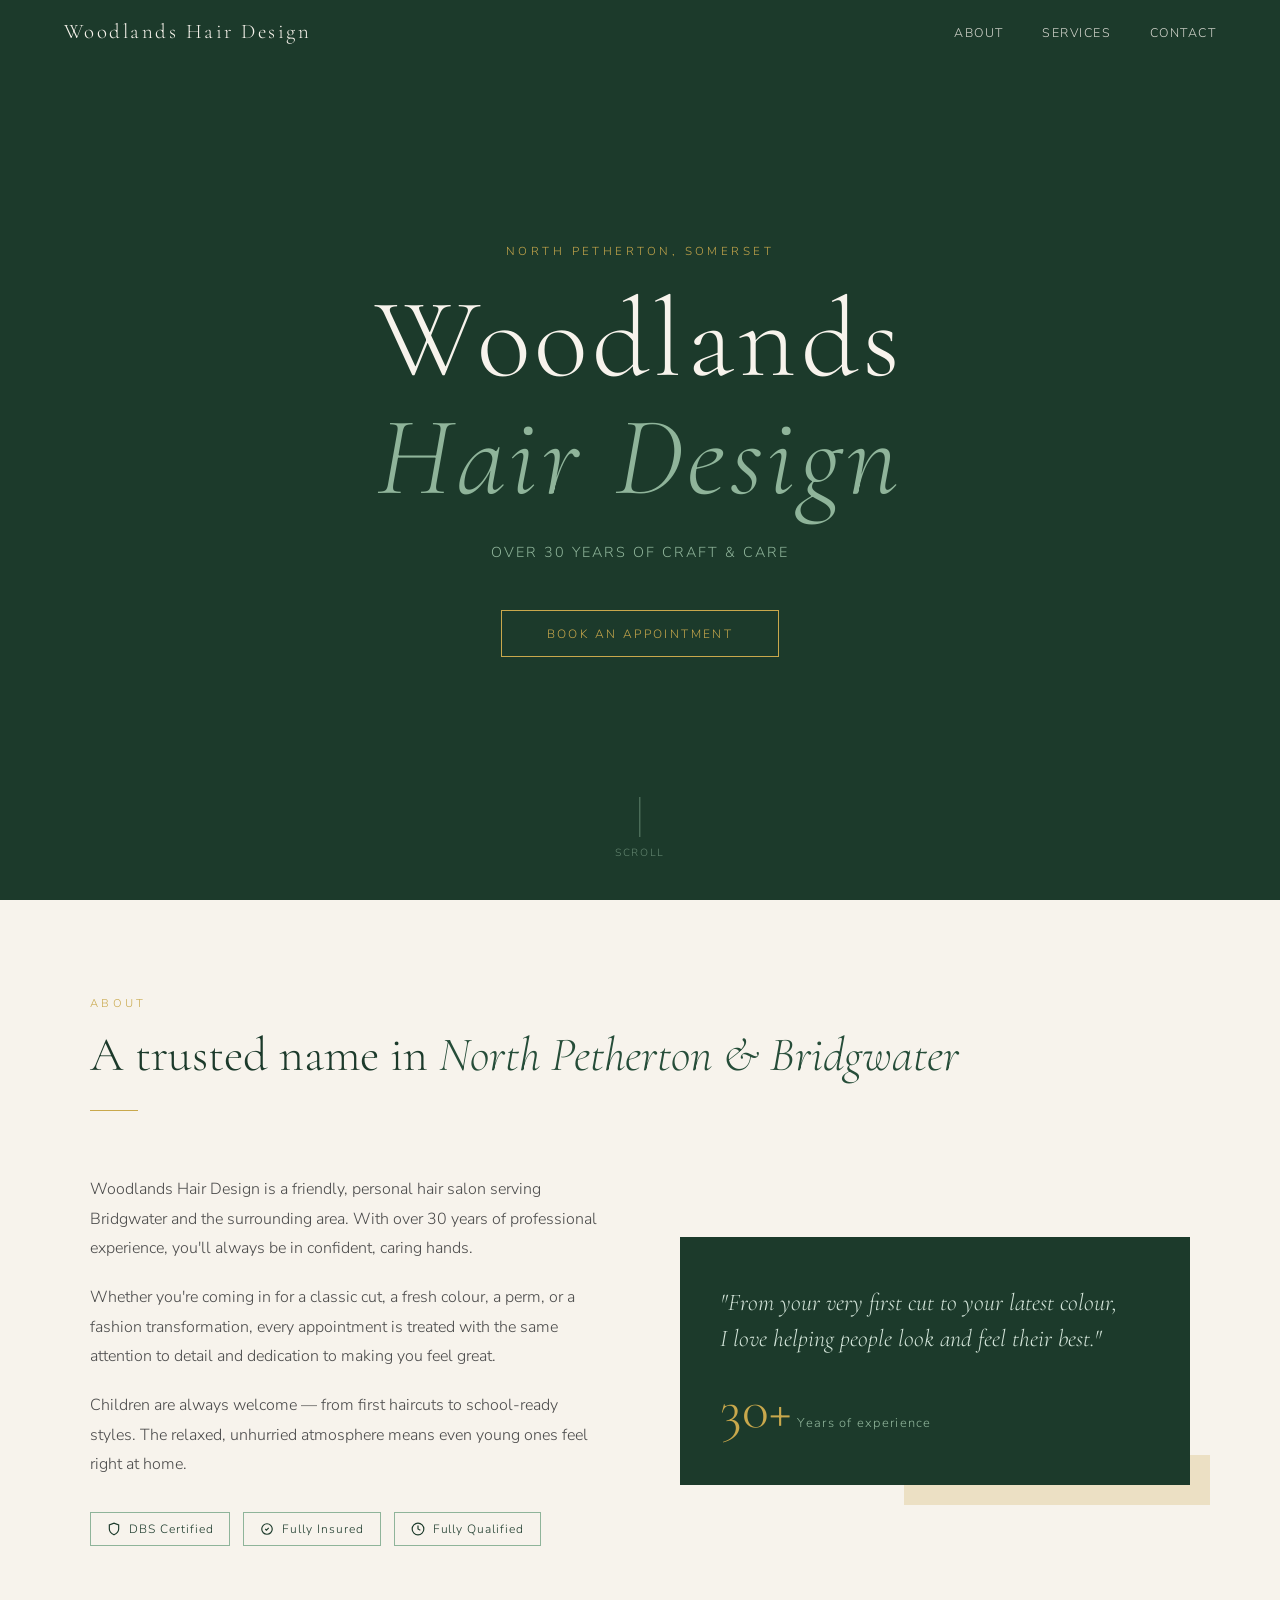
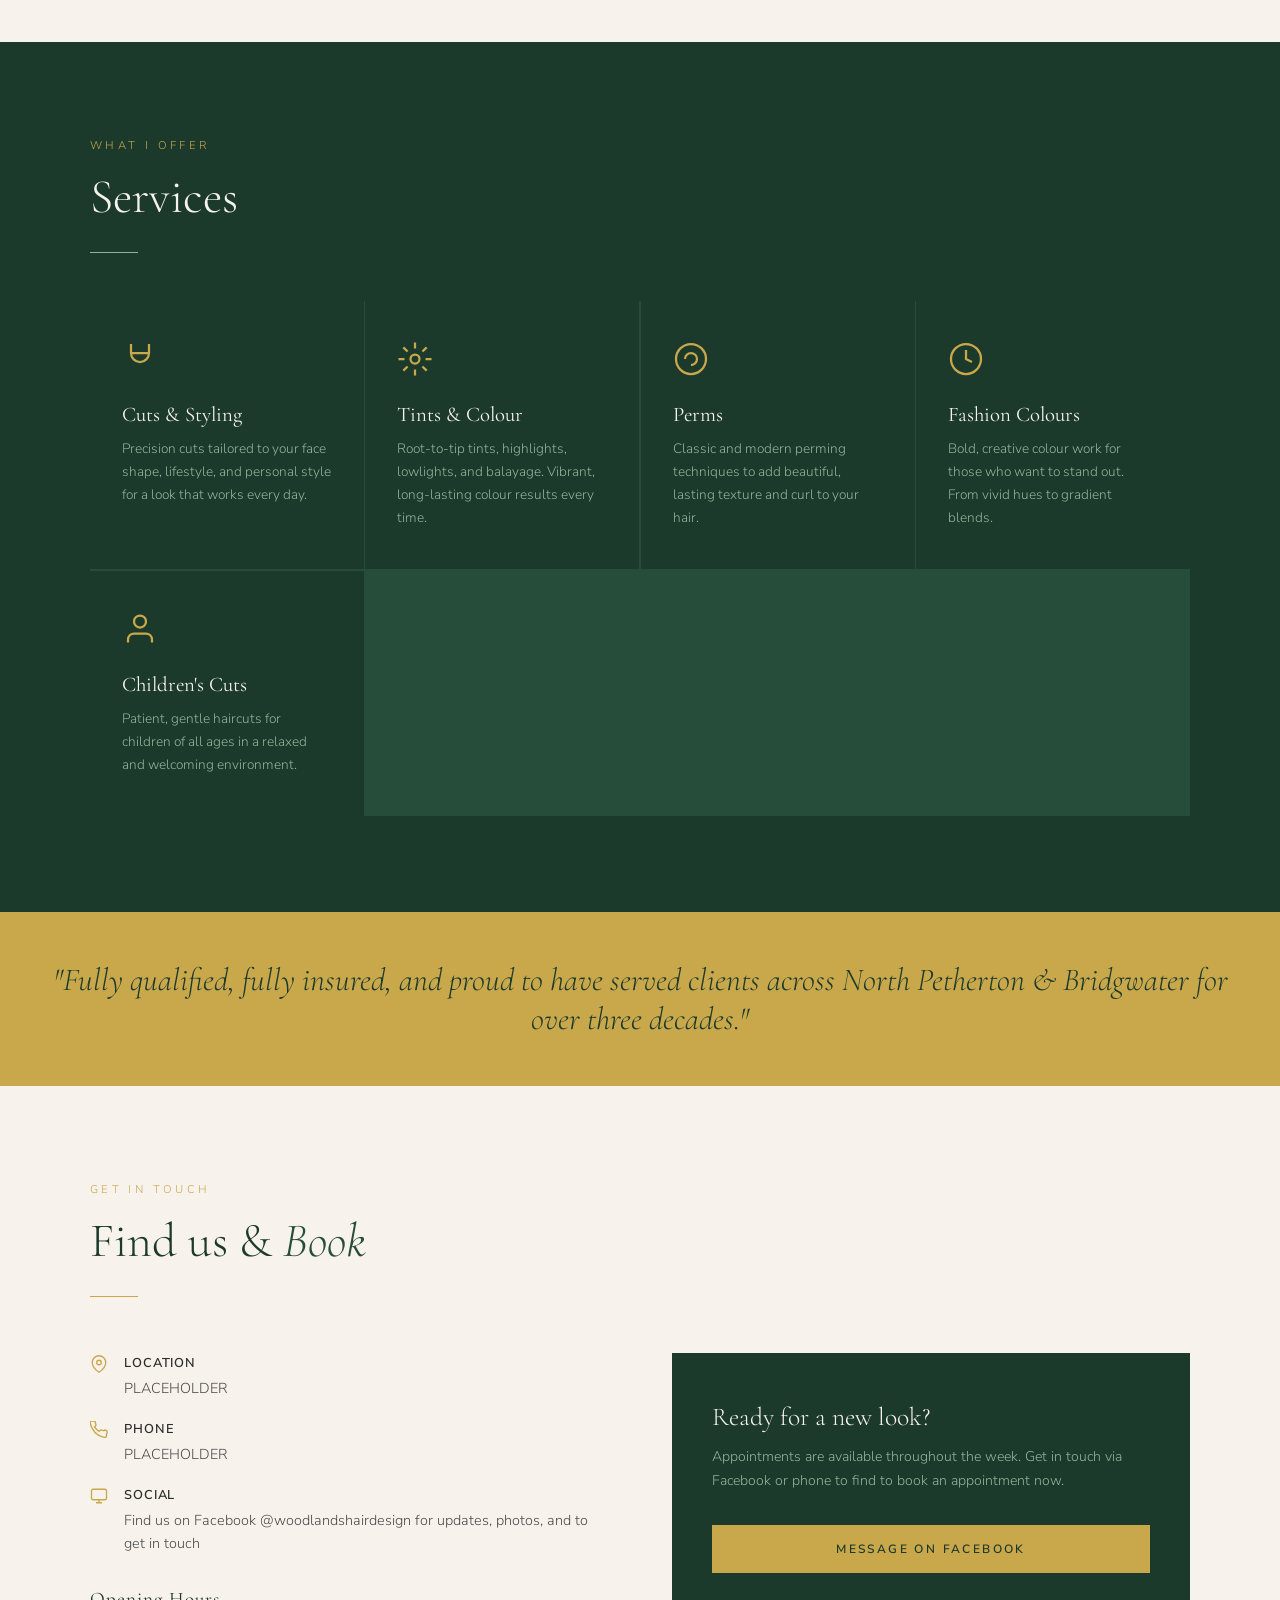
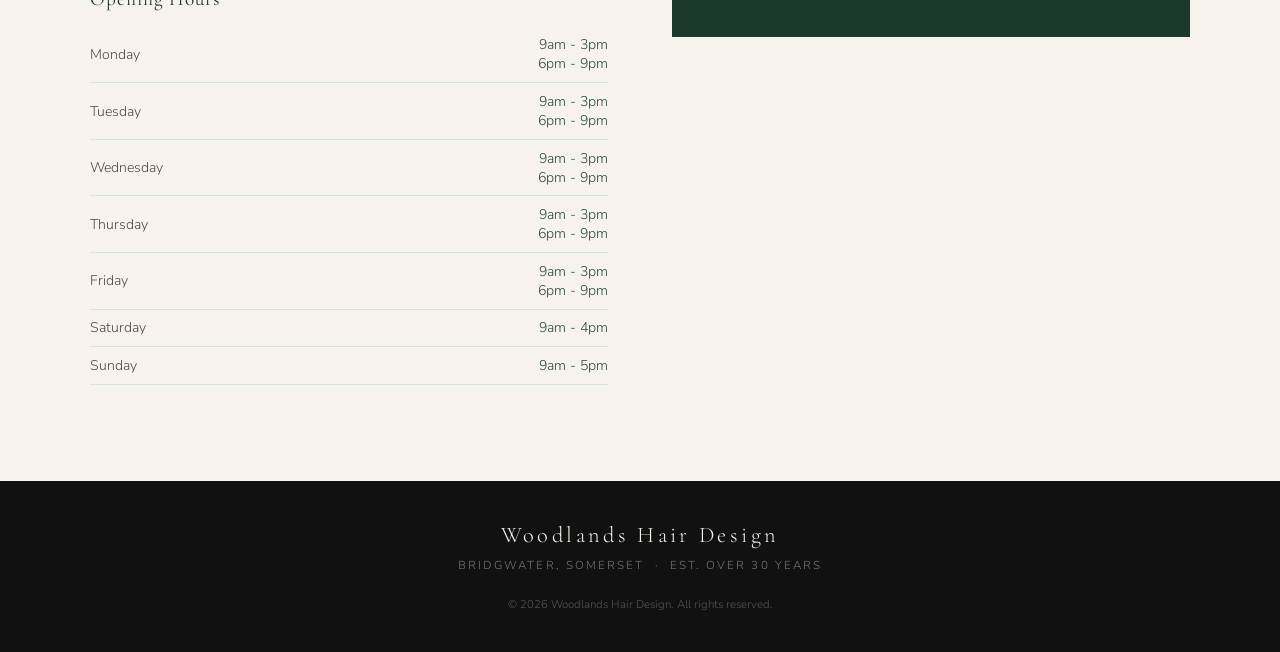
==== index.html @ 4f00732b "Initial Commit" ====
<!DOCTYPE html>
<html lang="en">

<head>
    <meta charset="UTF-8" />
    <meta name="viewport" content="width=device-width, initial-scale=1.0" />
    <title>Woodlands Hair Design</title>
    <link rel="preconnect" href="https://fonts.googleapis.com" />
    <link
        href="https://fonts.googleapis.com/css2?family=Cormorant+Garamond:ital,wght@0,300;0,400;0,600;1,300;1,400&family=Nunito+Sans:wght@300;400;600&display=swap"
        rel="stylesheet" />
    <link rel="stylesheet" href="css/styles.css">
</head>

<body>

    <!-- NAV -->
    <nav id="navbar">
        <a class="nav-logo" href="#">Woodlands Hair Design</a>
        <ul class="nav-links">
            <li><a href="#about">About</a></li>
            <li><a href="#services">Services</a></li>
            <li><a href="#contact">Contact</a></li>
        </ul>
    </nav>

    <!-- HERO -->
    <section class="hero" id="home">
        <div class="hero-inner">
            <p class="hero-eyebrow">North Petherton, Somerset</p>
            <h1 class="hero-title">Woodlands
                <br>
                <em>
                    Hair Design
                </em>
            </h1>

            <p class="hero-sub">Over 30 years of craft &amp; care</p>
            <a href="#contact" class="hero-cta">Book an Appointment</a>
        </div>

        <div class="scroll-indicator" aria-hidden="true">
            <div class="scroll-line"></div>
            <span>Scroll</span>
        </div>
    </section>

    <!-- ABOUT -->
    <section id="about">
        <div class="container">
            <p class="section-label">About</p>
            <h2 class="section-title">A trusted name in
                <em>
                    North Petherton &amp; Bridgwater
                </em>
            </h2>
            
            <div class="divider"></div>
            <div class="about-grid">
                <div class="about-text">
                    <p>
                        Woodlands Hair Design is a friendly,
                        personal hair salon serving Bridgwater
                        and the surrounding area. With over
                        30 years of professional experience,
                        you'll always be in confident, caring hands.
                    </p>
                    
                    <p>
                        Whether you're coming in for a classic cut,
                        a fresh colour, a perm, or a fashion
                        transformation, every appointment is treated
                        with the same attention to detail and dedication
                        to making you feel great.
                    </p>

                    <p>
                        Children are always welcome — from first haircuts
                        to school-ready styles. The relaxed, unhurried
                        atmosphere means even young ones feel right at home.
                    </p>

                    <div class="badges">
                        <div class="badge">
                            <svg width="14" height="14" viewBox="0 0 24 24" fill="none" stroke="currentColor"
                                stroke-width="2">
                                <path d="M12 22s8-4 8-10V5l-8-3-8 3v7c0 6 8 10 8 10z" />
                            </svg>
                            DBS Certified
                        </div>

                        <div class="badge">
                            <svg width="14" height="14" viewBox="0 0 24 24" fill="none" stroke="currentColor"
                                stroke-width="2">
                                <path d="M9 12l2 2 4-4m6 2a9 9 0 11-18 0 9 9 0 0118 0z" />
                            </svg>
                            Fully Insured
                        </div>

                        <div class="badge">
                            <svg width="14" height="14" viewBox="0 0 24 24" fill="none" stroke="currentColor"
                                stroke-width="2">
                                <circle cx="12" cy="12" r="10" />
                                <path d="M12 6v6l4 2" />
                            </svg>
                            Fully Qualified
                        </div>
                    </div>
                </div>
                <div class="about-visual">
                    <div class="about-card">
                        <p class="about-card-quote">
                            "From your very first cut
                            to your latest colour,
                            <br>
                            I love helping people look
                            and feel their best."
                        </p>

                        <div class="about-card-stat">
                            <span class="stat-num">30+</span>
                            <span class="stat-label">Years of experience</span>
                        </div>
                    </div>
                    <div class="accent-block"></div>
                </div>
            </div>
        </div>
    </section>

    <!-- SERVICES -->
    <section id="services" class="services-section">
        <div class="container">
            <p class="section-label">What I Offer</p>
            <h2 class="section-title">Services</h2>
            <div class="divider"></div>
            <div class="services-grid">
                <div class="service-card">
                    <svg class="service-icon" viewBox="0 0 24 24" fill="none" stroke="currentColor" stroke-width="1.5"
                        xmlns="http://www.w3.org/2000/svg">
                        <path d="M6 2v6a6 6 0 0012 0V2M6 8h12" />
                    </svg>
                    <p class="service-name">Cuts &amp; Styling</p>
                    <p class="service-desc">
                        Precision cuts tailored to your
                        face shape, lifestyle, and personal
                        style for a look that works every day.
                    </p>
                </div>
                <div class="service-card">
                    <svg class="service-icon" viewBox="0 0 24 24" fill="none" stroke="currentColor" stroke-width="1.5">
                        <circle cx="12" cy="12" r="3" />
                        <path
                            d="M12 1v4M12 19v4M4.22 4.22l2.83 2.83M16.95 16.95l2.83 2.83M1 12h4M19 12h4M4.22 19.78l2.83-2.83M16.95 7.05l2.83-2.83" />
                    </svg>
                    <p class="service-name">Tints &amp; Colour</p>
                    <p class="service-desc">
                        Root-to-tip tints, highlights,
                        lowlights, and balayage. Vibrant,
                        long-lasting colour results every time.
                    </p>
                </div>
                <div class="service-card">
                    <svg class="service-icon" viewBox="0 0 24 24" fill="none" stroke="currentColor" stroke-width="1.5">
                        <path d="M12 22C6.48 22 2 17.52 2 12S6.48 2 12 2s10 4.48 10 10-4.48 10-10 10z" />
                        <path d="M8 12c0-2.21 1.79-4 4-4s4 1.79 4 4-1.79 4-4 4" />
                    </svg>
                    <p class="service-name">Perms</p>
                    <p class="service-desc">
                        Classic and modern perming techniques
                        to add beautiful, lasting texture and
                        curl to your hair.
                    </p>
                </div>
                <div class="service-card">
                    <svg class="service-icon" viewBox="0 0 24 24" fill="none" stroke="currentColor" stroke-width="1.5">
                        <path d="M12 2C6.5 2 2 6.5 2 12s4.5 10 10 10 10-4.5 10-10S17.5 2 12 2z" />
                        <path d="M12 6v6l4 2" />
                    </svg>
                    <p class="service-name">Fashion Colours</p>
                    <p class="service-desc">
                        Bold, creative colour work for
                        those who want to stand out.
                        From vivid hues to gradient blends.
                    </p>
                </div>
                <div class="service-card">
                    <svg class="service-icon" viewBox="0 0 24 24" fill="none" stroke="currentColor" stroke-width="1.5">
                        <path d="M20 21v-2a4 4 0 00-4-4H8a4 4 0 00-4 4v2" />
                        <circle cx="12" cy="7" r="4" />
                    </svg>
                    <p class="service-name">Children's Cuts</p>
                    <p class="service-desc">
                        Patient, gentle haircuts for children of all
                        ages in a relaxed and welcoming environment.
                    </p>
                </div>
            </div>
        </div>
    </section>

    <!-- EXPERIENCE STRIP -->
    <div class="experience-strip">
        <p>
            "Fully qualified, fully insured, and proud
            to have served clients across North Petherton
            &amp; Bridgwater for over three decades."
        </p>
    </div>

    <!-- CONTACT -->
    <section id="contact">
        <div class="container">
            <p class="section-label">Get in Touch</p>
            <h2 class="section-title">Find us &amp;
                <em>Book</em>
            </h2>
            <div class="divider"></div>
            <div class="contact-grid">
                <div class="contact-info">
                    <div class="contact-item">
                        <svg width="18" height="18" viewBox="0 0 24 24" fill="none" stroke="currentColor"
                            stroke-width="1.8">
                            <path d="M21 10c0 7-9 13-9 13s-9-6-9-13a9 9 0 0118 0z" />
                            <circle cx="12" cy="10" r="3" />
                        </svg>
                        <div class="contact-item-text">
                            <strong>Location</strong>
                            PLACEHOLDER
                        </div>
                    </div>
                    <div class="contact-item">
                        <svg width="18" height="18" viewBox="0 0 24 24" fill="none" stroke="currentColor"
                            stroke-width="1.8">
                            <path
                                d="M22 16.92v3a2 2 0 01-2.18 2 19.79 19.79 0 01-8.63-3.07A19.5 19.5 0 013.07 9.81 19.79 19.79 0 01.12 1.17 2 2 0 012.11 0h3a2 2 0 012 1.72 12.84 12.84 0 00.7 2.81 2 2 0 01-.45 2.11L6.09 7.91a16 16 0 006 6l1.27-1.27a2 2 0 012.11-.45 12.84 12.84 0 002.81.7A2 2 0 0122 16.92z" />
                        </svg>
                        <div class="contact-item-text">
                            <strong>Phone</strong>
                            PLACEHOLDER
                        </div>
                    </div>
                    <div class="contact-item">
                        <svg width="18" height="18" viewBox="0 0 24 24" fill="none" stroke="currentColor"
                            stroke-width="1.8">
                            <rect x="2" y="3" width="20" height="14" rx="2" ry="2" />
                            <path d="M8 21h8M12 17v4" />
                        </svg>
                        <div class="contact-item-text">
                            <strong>Social</strong>
                            Find us on Facebook @woodlandshairdesign
                            for updates, photos, and to get in touch
                        </div>
                    </div>

                    <h3 style="margin-top: 2rem;">Opening Hours</h3>
                    <table class="hours-table">
                        <tr>
                            <td>Monday</td>
                            <td>
                                9am - 3pm
                                <br>
                                6pm - 9pm
                            </td>
                        </tr>
                        <tr>
                            <td>Tuesday</td>
                            <td>
                                9am - 3pm
                                <br>
                                6pm - 9pm
                            </td>
                        </tr>
                        <tr>
                            <td>Wednesday</td>
                            <td>
                                9am - 3pm
                                <br>
                                6pm - 9pm
                            </td>
                        </tr>
                        <tr>
                            <td>Thursday</td>
                            <td>
                                9am - 3pm
                                <br>
                                6pm - 9pm
                            </td>
                        </tr>
                        <tr>
                            <td>Friday</td>
                            <td>
                                9am - 3pm
                                <br>
                                6pm - 9pm
                            </td>
                        </tr>
                        <tr>
                            <td>Saturday</td>
                            <td>
                                9am - 4pm
                            </td>
                        </tr>
                        <tr>
                            <td>Sunday</td>
                            <td>
                                9am - 5pm
                            </td>
                        </tr>
                    </table>
                </div>

                <div class="booking-panel">
                    <h3>Ready for a new look?</h3>
                    <p>
                        Appointments are available throughout
                        the week. Get in touch via Facebook or
                        phone to find to book an appointment now.
                    </p>

                    <a href="https://www.facebook.com/woodlandshairdesign/" target="_blank" rel="noopener"
                        class="booking-cta">Message on Facebook</a>
                    <!-- <a href="https://www.facebook.com/woodlandshairdesign/" target="_blank" rel="noopener"
                        class="booking-fb">
                        <svg width="16" height="16" viewBox="0 0 24 24" fill="currentColor">
                            <path d="M18 2h-3a5 5 0 00-5 5v3H7v4h3v8h4v-8h3l1-4h-4V7a1 1 0 011-1h3z" />
                        </svg>
                        View Our Facebook Page
                    </a> -->
                </div>
            </div>
        </div>
    </section>

    <!-- FOOTER -->
    <footer>
        <p class="footer-logo">Woodlands Hair Design</p>
        <p class="footer-tagline">Bridgwater, Somerset &nbsp;·&nbsp; Est. over 30 years</p>
        <p class="footer-copy">&copy; 2026 Woodlands Hair Design. All rights reserved.</p>
    </footer>

    <script src="js/script.js"></script>
</body>

</html>
---- css/styles.css ----
*,
*::before,
*::after {
    box-sizing: border-box;
    margin: 0;
    padding: 0;
}

:root {
    --forest: #1C3A2B;
    --forest-mid: #264d39;
    --ivory: #F7F3EC;
    --gold: #C9A84C;
    --sage: #8FB49A;
    --charcoal: #2C2C2C;
    --light-sage: #d4e5da;
}

html {
    scroll-behavior: smooth;
}

body {
    font-family: 'Nunito Sans', sans-serif;
    font-weight: 300;
    background: var(--ivory);
    color: var(--charcoal);
    overflow-x: hidden;
}

/* ── NAV ── */
nav {
    position: fixed;
    top: 0;
    left: 0;
    right: 0;
    z-index: 100;
    display: flex;
    align-items: center;
    justify-content: space-between;
    padding: 1.2rem 4rem;
    background: transparent;
    transition: background 0.4s, padding 0.4s;
}

nav.scrolled {
    background: var(--forest);
    padding: 0.8rem 4rem;
}

.nav-logo {
    font-family: 'Cormorant Garamond', serif;
    font-weight: 300;
    font-size: 1.3rem;
    letter-spacing: 0.12em;
    color: var(--ivory);
    text-decoration: none;
}

.nav-links {
    display: flex;
    gap: 2.4rem;
    list-style: none;
}

.nav-links a {
    font-size: 0.78rem;
    letter-spacing: 0.12em;
    text-transform: uppercase;
    color: var(--ivory);
    text-decoration: none;
    opacity: 0.85;
    transition: opacity 0.2s;
}

.nav-links a:hover {
    opacity: 1;
}

/* ── HERO ── */
.hero {
    position: relative;
    height: 100vh;
    min-height: 600px;
    background: var(--forest);
    display: flex;
    align-items: center;
    justify-content: center;
    overflow: hidden;
}


.hero-inner {
    position: relative;
    z-index: 2;
    text-align: center;
    padding: 2rem;
}

.hero-eyebrow {
    font-size: 0.72rem;
    letter-spacing: 0.3em;
    text-transform: uppercase;
    color: var(--gold);
    margin-bottom: 1.4rem;
}

.hero-title {
    font-family: 'Cormorant Garamond', serif;
    font-weight: 300;
    font-size: clamp(3.5rem, 9vw, 7rem);
    line-height: 1.05;
    color: var(--ivory);
    letter-spacing: 0.04em;
}

.hero-title em {
    font-style: italic;
    color: var(--sage);
}

.hero-sub {
    margin-top: 1.6rem;
    font-size: 0.9rem;
    letter-spacing: 0.14em;
    text-transform: uppercase;
    color: var(--sage);
}

.hero-cta {
    margin-top: 3rem;
    display: inline-block;
    padding: 0.9rem 2.8rem;
    border: 1px solid var(--gold);
    color: var(--gold);
    font-size: 0.75rem;
    letter-spacing: 0.2em;
    text-transform: uppercase;
    text-decoration: none;
    transition: background 0.3s, color 0.3s;
}

.hero-cta:hover {
    background: var(--gold);
    color: var(--forest);
}

.scroll-indicator {
    position: absolute;
    bottom: 2.5rem;
    left: 50%;
    transform: translateX(-50%);
    display: flex;
    flex-direction: column;
    align-items: center;
    gap: 0.5rem;
    color: var(--sage);
    opacity: 0.6;
    font-size: 0.65rem;
    letter-spacing: 0.15em;
    text-transform: uppercase;
}

.scroll-line {
    width: 1px;
    height: 40px;
    background: var(--sage);
    animation: scrollPulse 2s ease-in-out infinite;
}

@keyframes scrollPulse {

    0%,
    100% {
        opacity: 0.3;
        transform: scaleY(1);
    }

    50% {
        opacity: 1;
        transform: scaleY(1.2);
    }
}

/* ── SECTIONS ── */
section {
    padding: 6rem 2rem;
}

.container {
    max-width: 1100px;
    margin: 0 auto;
}

.section-label {
    font-size: 0.7rem;
    letter-spacing: 0.3em;
    text-transform: uppercase;
    color: var(--gold);
    margin-bottom: 1rem;
}

.section-title {
    font-family: 'Cormorant Garamond', serif;
    font-weight: 300;
    font-size: clamp(2rem, 4vw, 3rem);
    color: var(--forest);
    line-height: 1.2;
}

.section-title em {
    font-style: italic;
    color: var(--forest-mid);
}

.divider {
    width: 48px;
    height: 1px;
    background: var(--gold);
    margin: 1.6rem 0;
}

/* ── ABOUT ── */
.about-grid {
    display: grid;
    grid-template-columns: 1fr 1fr;
    gap: 5rem;
    align-items: center;
    margin-top: 4rem;
}

.about-text p {
    font-size: 1rem;
    line-height: 1.85;
    color: #4a4a4a;
    margin-bottom: 1.2rem;
}

.badges {
    display: flex;
    flex-wrap: wrap;
    gap: 0.8rem;
    margin-top: 2rem;
}

.badge {
    display: flex;
    align-items: center;
    gap: 0.5rem;
    padding: 0.5rem 1rem;
    border: 1px solid var(--sage);
    font-size: 0.75rem;
    letter-spacing: 0.08em;
    color: var(--forest);
}

.badge svg {
    flex-shrink: 0;
}

.about-visual {
    position: relative;
}

.about-card {
    background: var(--forest);
    padding: 3rem 2.5rem;
    color: var(--ivory);
}

.about-card-quote {
    font-family: 'Cormorant Garamond', serif;
    font-size: 1.5rem;
    font-weight: 300;
    font-style: italic;
    line-height: 1.5;
    margin-bottom: 1.5rem;
    color: var(--light-sage);
}

.about-card-stat {
    display: flex;
    align-items: baseline;
    gap: 0.4rem;
    margin-top: 1.5rem;
}

.stat-num {
    font-family: 'Cormorant Garamond', serif;
    font-size: 3.5rem;
    font-weight: 300;
    color: var(--gold);
    line-height: 1;
}

.stat-label {
    font-size: 0.8rem;
    letter-spacing: 0.1em;
    color: var(--sage);
}

.accent-block {
    position: absolute;
    bottom: -20px;
    right: -20px;
    width: 60%;
    height: 50px;
    background: var(--gold);
    opacity: 0.25;
    z-index: -1;
}

/* ── SERVICES ── */
.services-section {
    background: var(--forest);
}

.services-section .section-title {
    color: var(--ivory);
}

.services-section .section-label {
    color: var(--gold);
}

.services-section .divider {
    background: var(--sage);
}

.services-grid {
    display: grid;
    grid-template-columns: repeat(auto-fit, minmax(220px, 1fr));
    gap: 1.5px;
    margin-top: 3rem;
    background: var(--forest-mid);
}

.service-card {
    background: var(--forest);
    padding: 2.5rem 2rem;
    transition: background 0.3s;
    cursor: default;
}

.service-card:hover {
    background: var(--forest-mid);
}

.service-icon {
    width: 36px;
    height: 36px;
    margin-bottom: 1.2rem;
    color: var(--gold);
}

.service-name {
    font-family: 'Cormorant Garamond', serif;
    font-size: 1.3rem;
    font-weight: 400;
    color: var(--ivory);
    margin-bottom: 0.6rem;
}

.service-desc {
    font-size: 0.85rem;
    line-height: 1.7;
    color: var(--sage);
}

/* ── EXPERIENCE BAR ── */
.experience-strip {
    background: var(--gold);
    padding: 3rem 2rem;
    text-align: center;
}

.experience-strip p {
    font-family: 'Cormorant Garamond', serif;
    font-size: clamp(1.3rem, 3vw, 2rem);
    font-weight: 300;
    font-style: italic;
    color: var(--forest);
}

/* ── CONTACT ── */
.contact-grid {
    display: grid;
    grid-template-columns: 1fr 1fr;
    gap: 4rem;
    margin-top: 3.5rem;
    align-items: start;
}

.contact-info h3 {
    font-family: 'Cormorant Garamond', serif;
    font-size: 1.2rem;
    font-weight: 400;
    color: var(--forest);
    margin-bottom: 1rem;
    letter-spacing: 0.05em;
}

.contact-item {
    display: flex;
    gap: 1rem;
    margin-bottom: 1.2rem;
    align-items: flex-start;
}

.contact-item svg {
    flex-shrink: 0;
    margin-top: 2px;
    color: var(--gold);
}

.contact-item-text {
    font-size: 0.9rem;
    line-height: 1.6;
    color: #4a4a4a;
}

.contact-item-text strong {
    display: block;
    font-weight: 600;
    color: var(--charcoal);
    font-size: 0.8rem;
    letter-spacing: 0.07em;
    text-transform: uppercase;
    margin-bottom: 0.2rem;
}

.hours-table {
    width: 100%;
    border-collapse: collapse;
    margin-top: 0.5rem;
}

.hours-table tr {
    border-bottom: 1px solid var(--light-sage);
}

.hours-table td {
    padding: 0.55rem 0;
    font-size: 0.88rem;
    color: #4a4a4a;
}

.hours-table td:last-child {
    text-align: right;
    color: var(--forest-mid);
}

.hours-table .closed {
    color: #aaa;
}

.booking-panel {
    background: var(--forest);
    padding: 3rem 2.5rem;
    color: var(--ivory);
}

.booking-panel h3 {
    font-family: 'Cormorant Garamond', serif;
    font-size: 1.6rem;
    font-weight: 300;
    margin-bottom: 0.8rem;
    color: var(--ivory);
}

.booking-panel p {
    font-size: 0.88rem;
    line-height: 1.7;
    color: var(--sage);
    margin-bottom: 2rem;
}

.booking-cta {
    display: inline-block;
    width: 100%;
    text-align: center;
    padding: 1rem 2rem;
    background: var(--gold);
    color: var(--forest);
    font-size: 0.75rem;
    letter-spacing: 0.2em;
    text-transform: uppercase;
    text-decoration: none;
    font-weight: 600;
    transition: opacity 0.2s;
    margin-bottom: 1rem;
}

.booking-cta:hover {
    opacity: 0.9;
}

/* ── FOOTER ── */
footer {
    background: #111;
    padding: 2.5rem 2rem;
    text-align: center;
}

.footer-logo {
    font-family: 'Cormorant Garamond', serif;
    font-size: 1.4rem;
    font-weight: 300;
    letter-spacing: 0.15em;
    color: var(--ivory);
    margin-bottom: 0.6rem;
}

.footer-tagline {
    font-size: 0.72rem;
    letter-spacing: 0.18em;
    text-transform: uppercase;
    color: #777;
}

.footer-copy {
    margin-top: 1.5rem;
    font-size: 0.7rem;
    color: #555;
}

/* ── RESPONSIVE ── */
@media (max-width: 768px) {
    nav {
        padding: 1rem 1.5rem;
    }

    nav.scrolled {
        padding: 0.8rem 1.5rem;
    }

    .nav-links {
        display: none;
    }

    .about-grid,
    .contact-grid {
        grid-template-columns: 1fr;
        gap: 2.5rem;
    }

    section {
        padding: 4rem 1.5rem;
    }

    .accent-block {
        display: none;
    }
}

@media (prefers-reduced-motion: reduce) {
    .scroll-line {
        animation: none;
    }
}
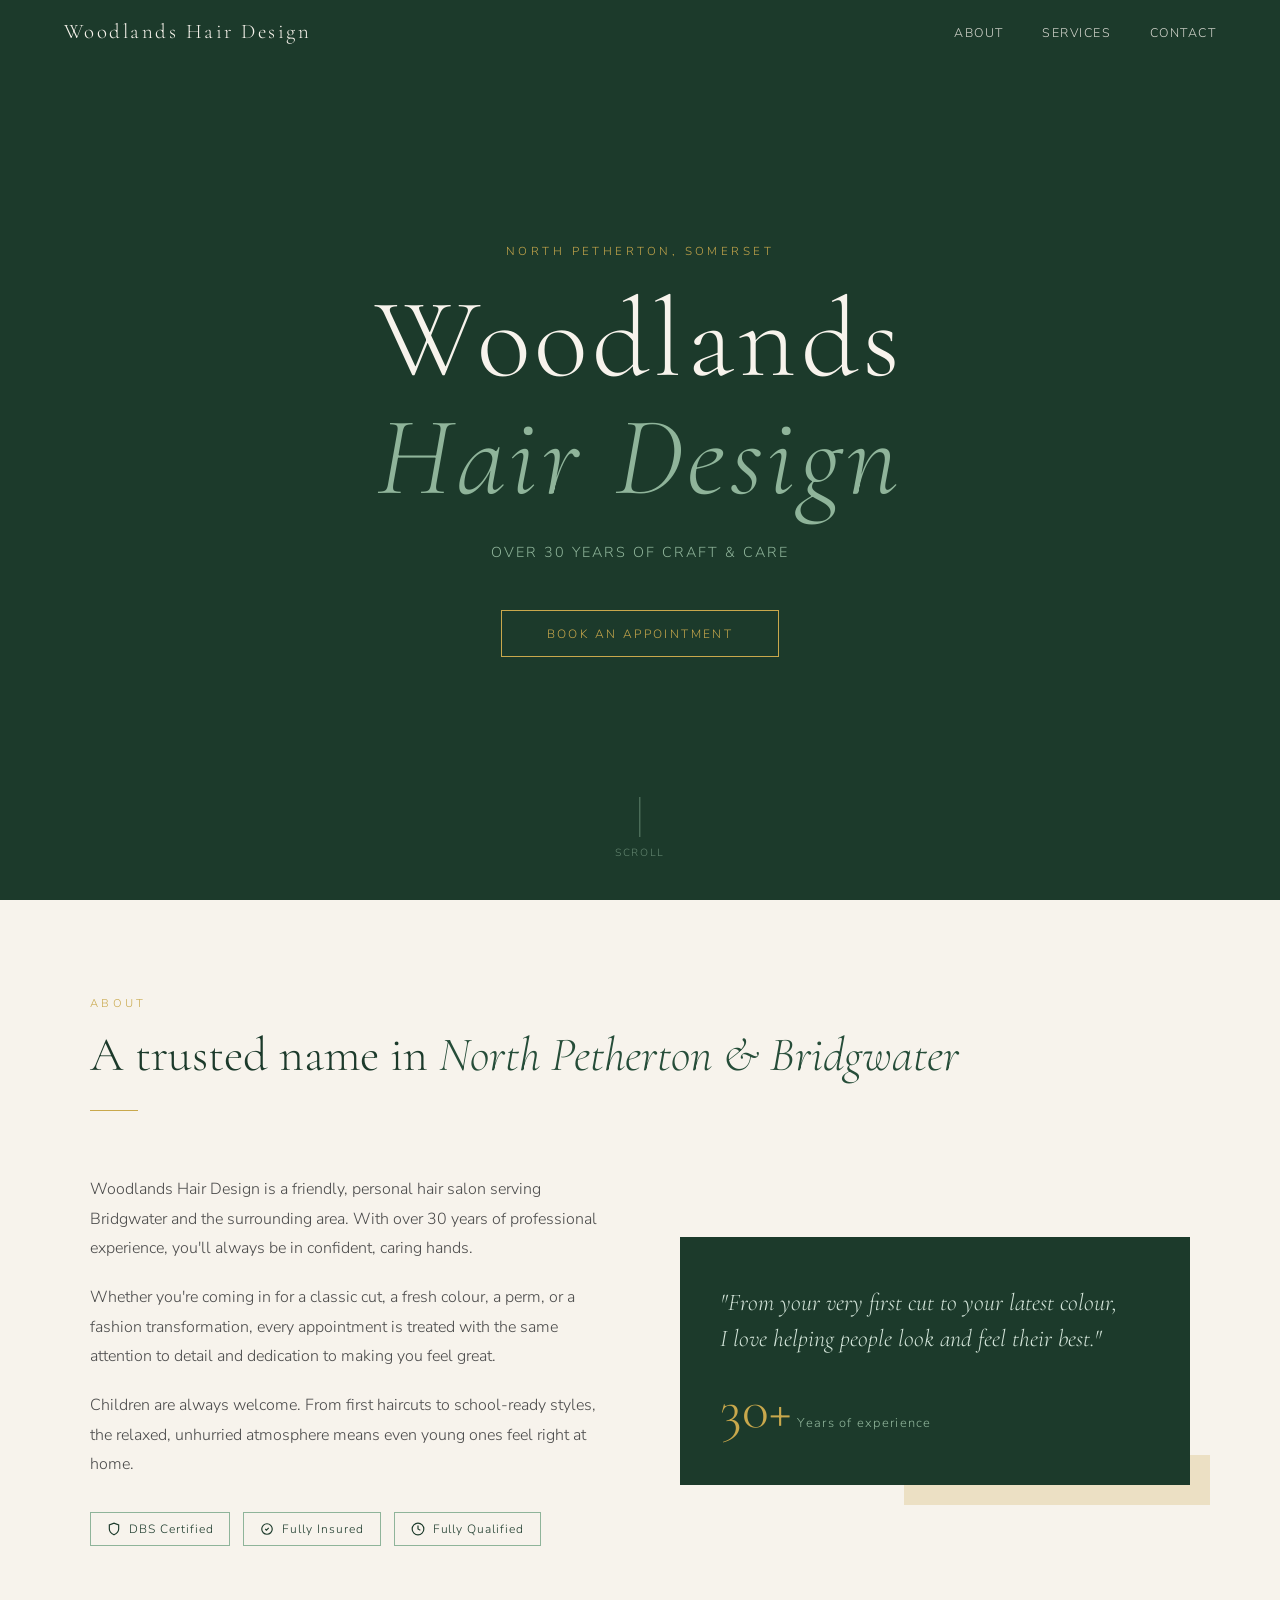
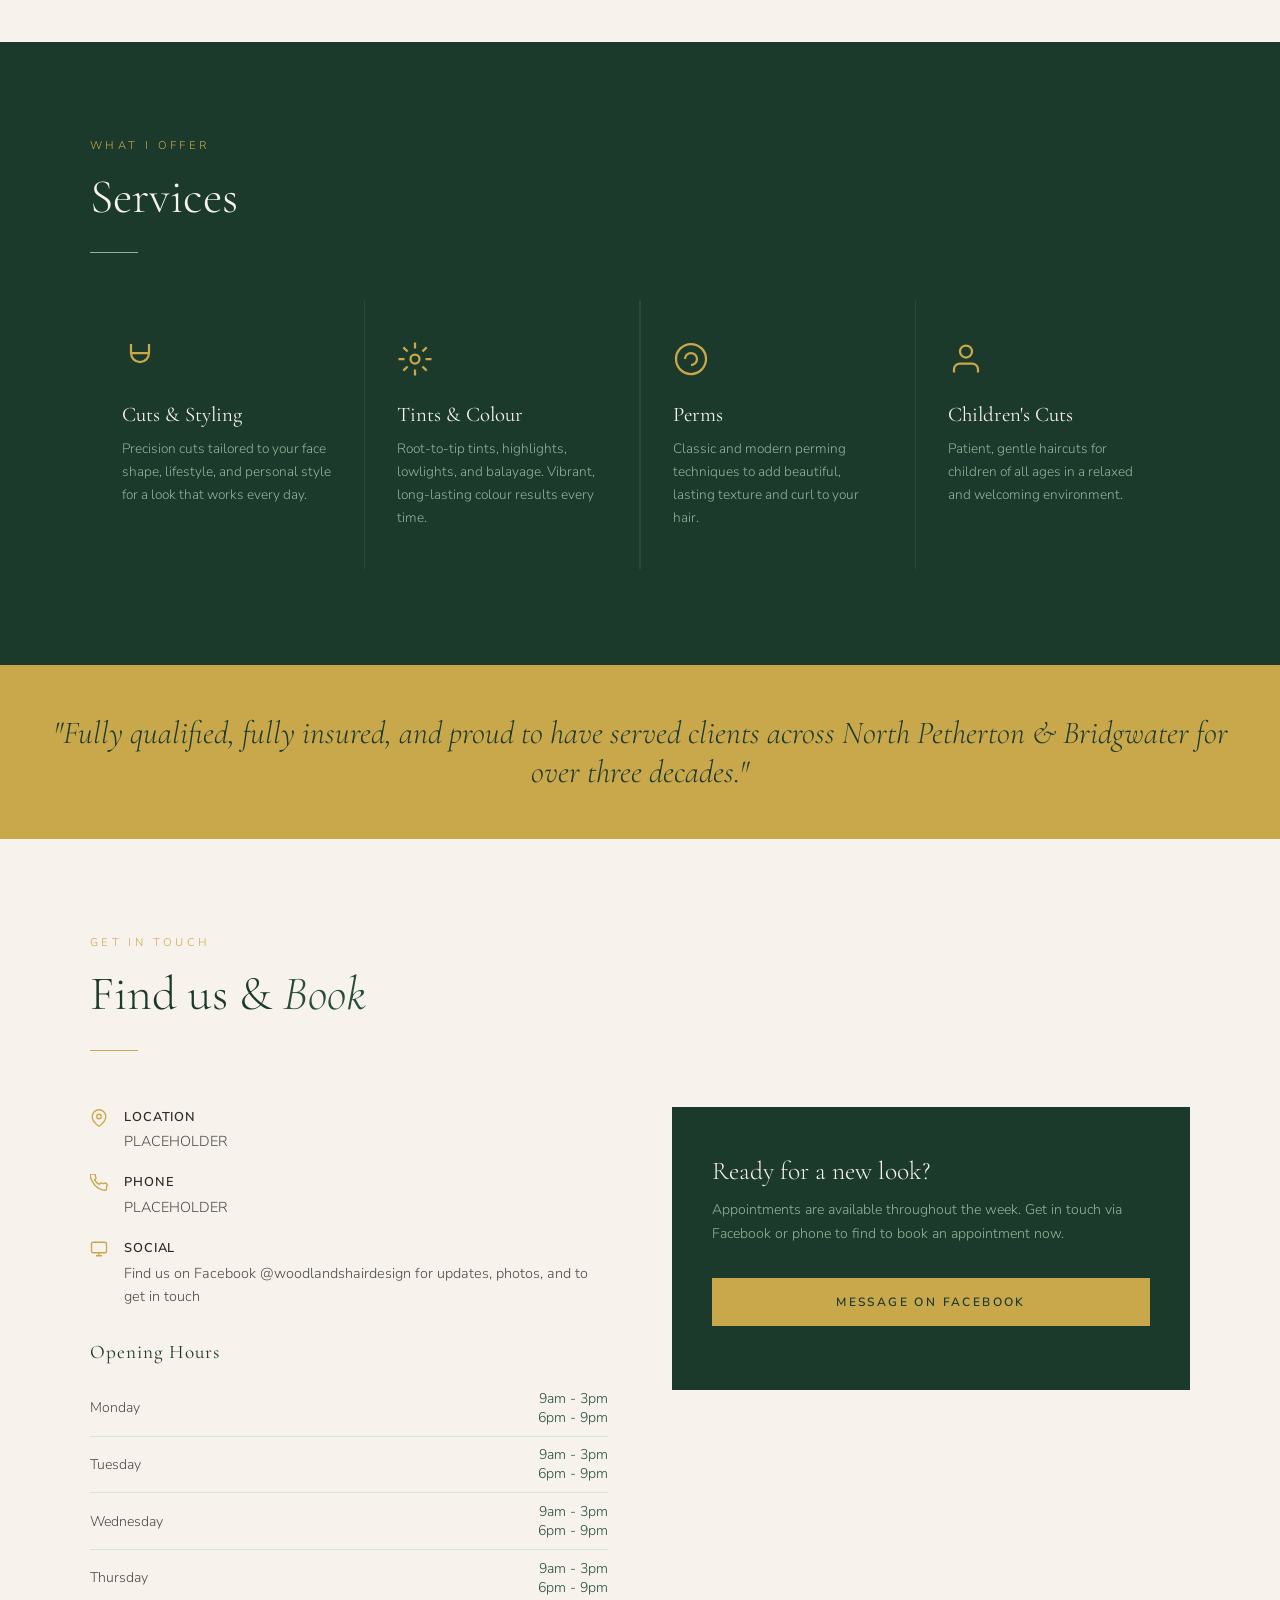
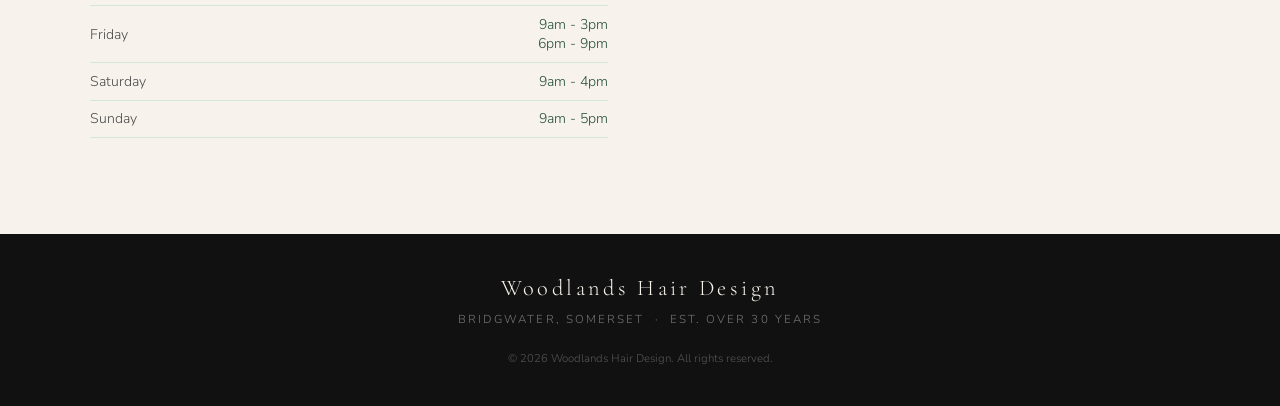
==== commit da21141a: "Rephrasing and remove redundant service" ====
--- a/index.html
+++ b/index.html
@@ -75,8 +75,8 @@
                     </p>
 
                     <p>
-                        Children are always welcome — from first haircuts
-                        to school-ready styles. The relaxed, unhurried
+                        Children are always welcome. From first haircuts
+                        to school-ready styles, the relaxed, unhurried
                         atmosphere means even young ones feel right at home.
                     </p>
 
@@ -170,18 +170,6 @@
                         Classic and modern perming techniques
                         to add beautiful, lasting texture and
                         curl to your hair.
-                    </p>
-                </div>
-                <div class="service-card">
-                    <svg class="service-icon" viewBox="0 0 24 24" fill="none" stroke="currentColor" stroke-width="1.5">
-                        <path d="M12 2C6.5 2 2 6.5 2 12s4.5 10 10 10 10-4.5 10-10S17.5 2 12 2z" />
-                        <path d="M12 6v6l4 2" />
-                    </svg>
-                    <p class="service-name">Fashion Colours</p>
-                    <p class="service-desc">
-                        Bold, creative colour work for
-                        those who want to stand out.
-                        From vivid hues to gradient blends.
                     </p>
                 </div>
                 <div class="service-card">
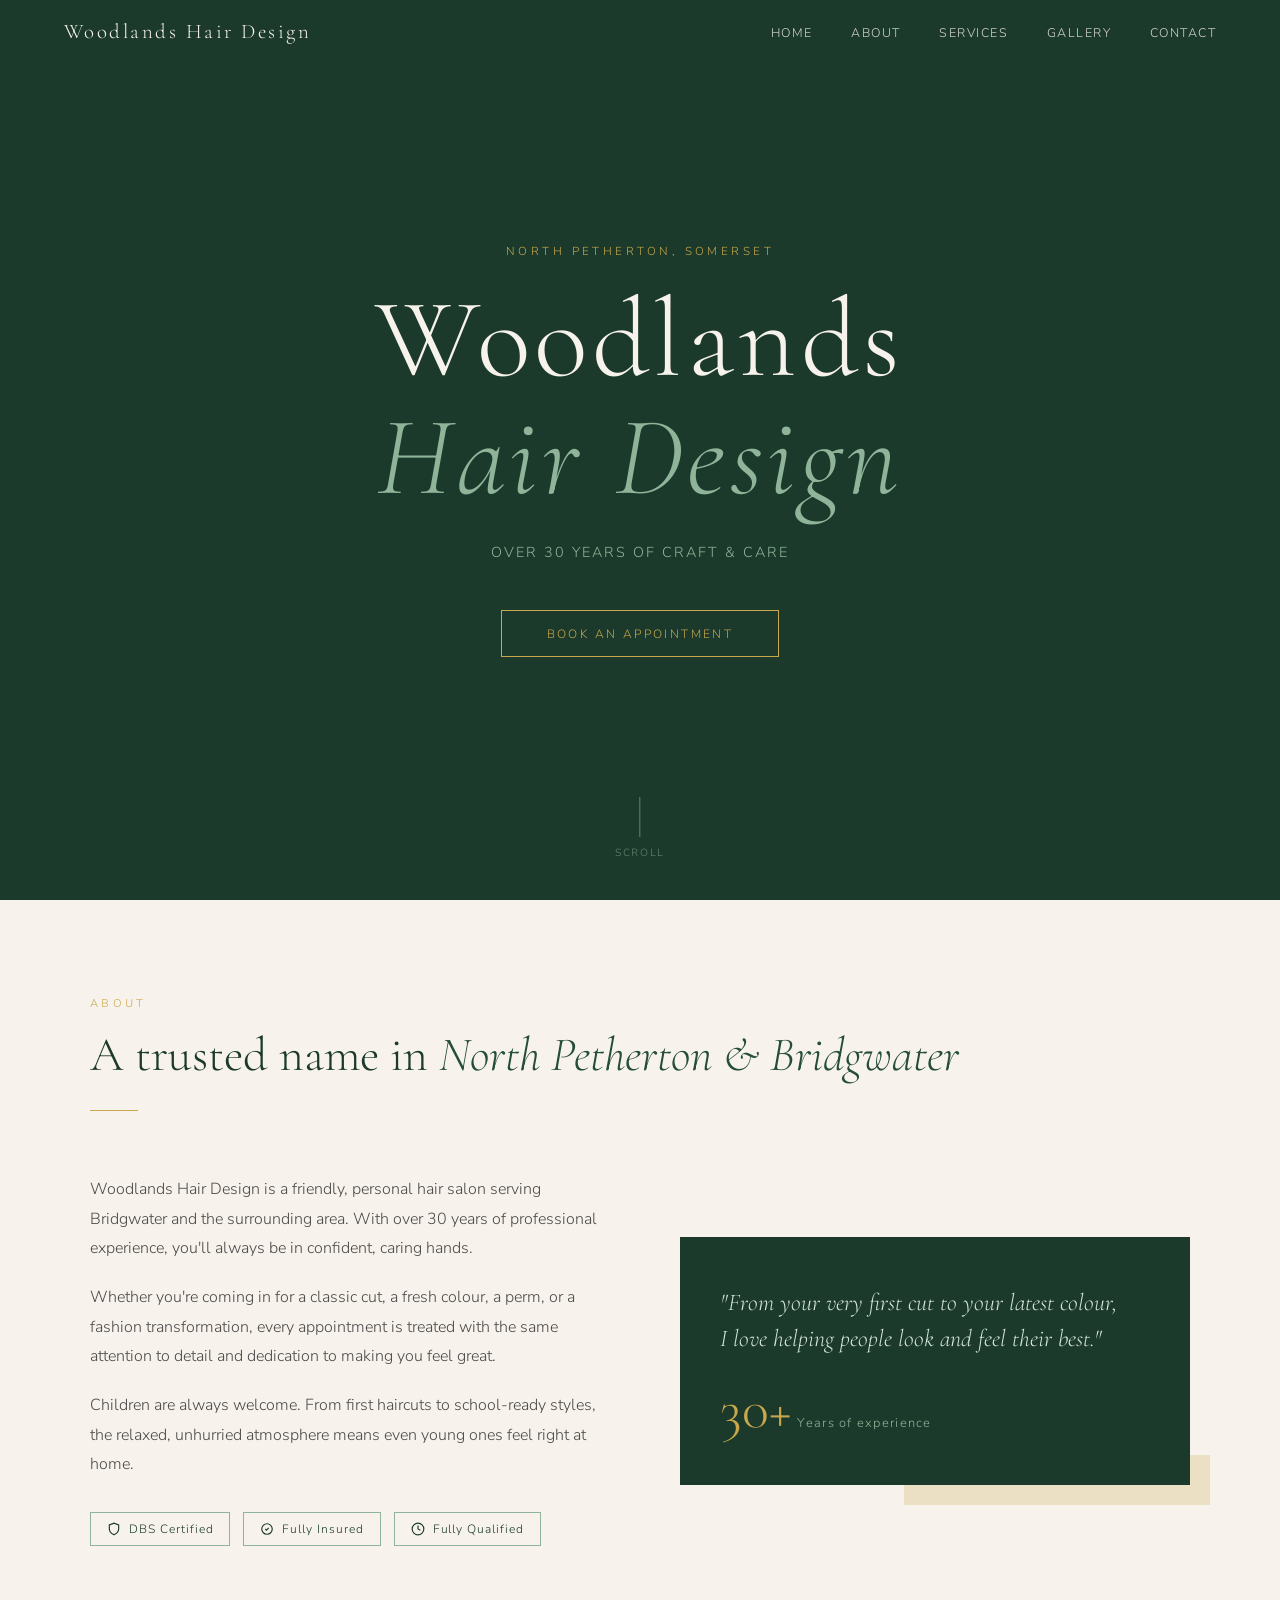
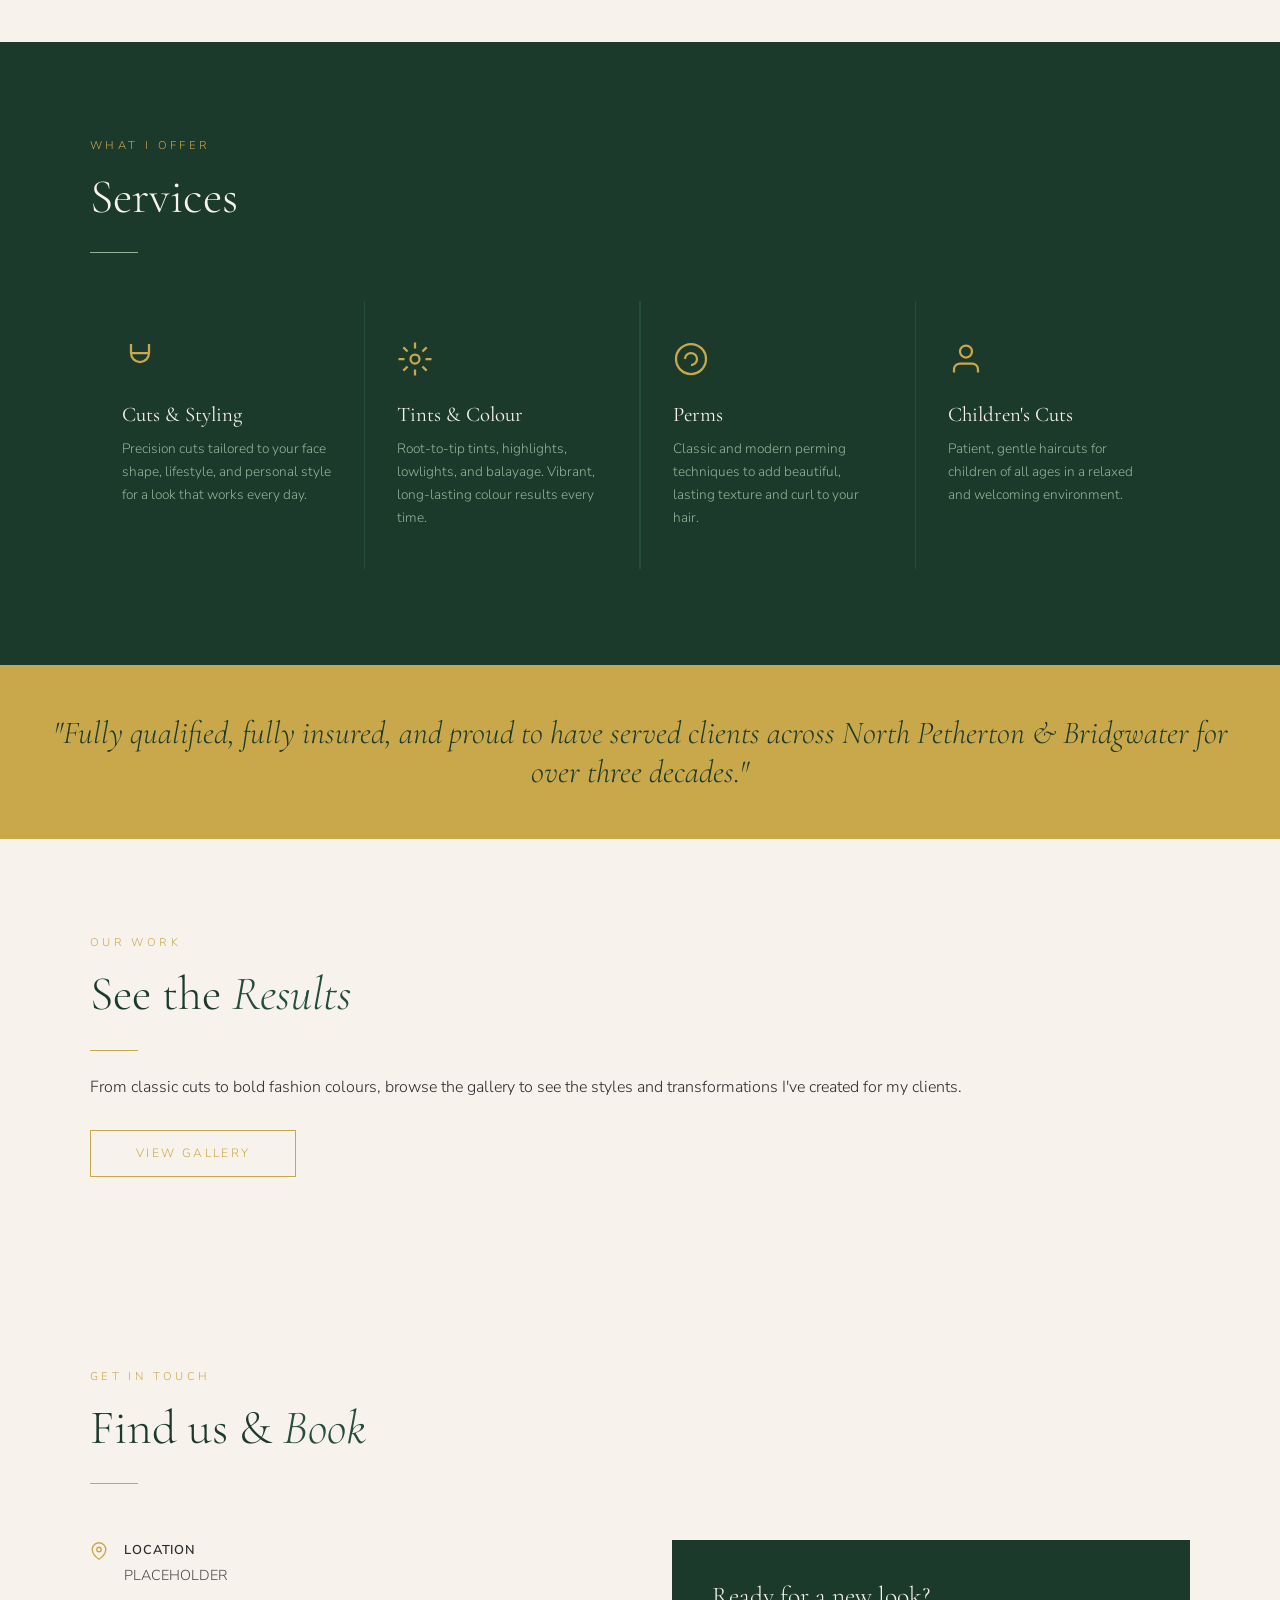
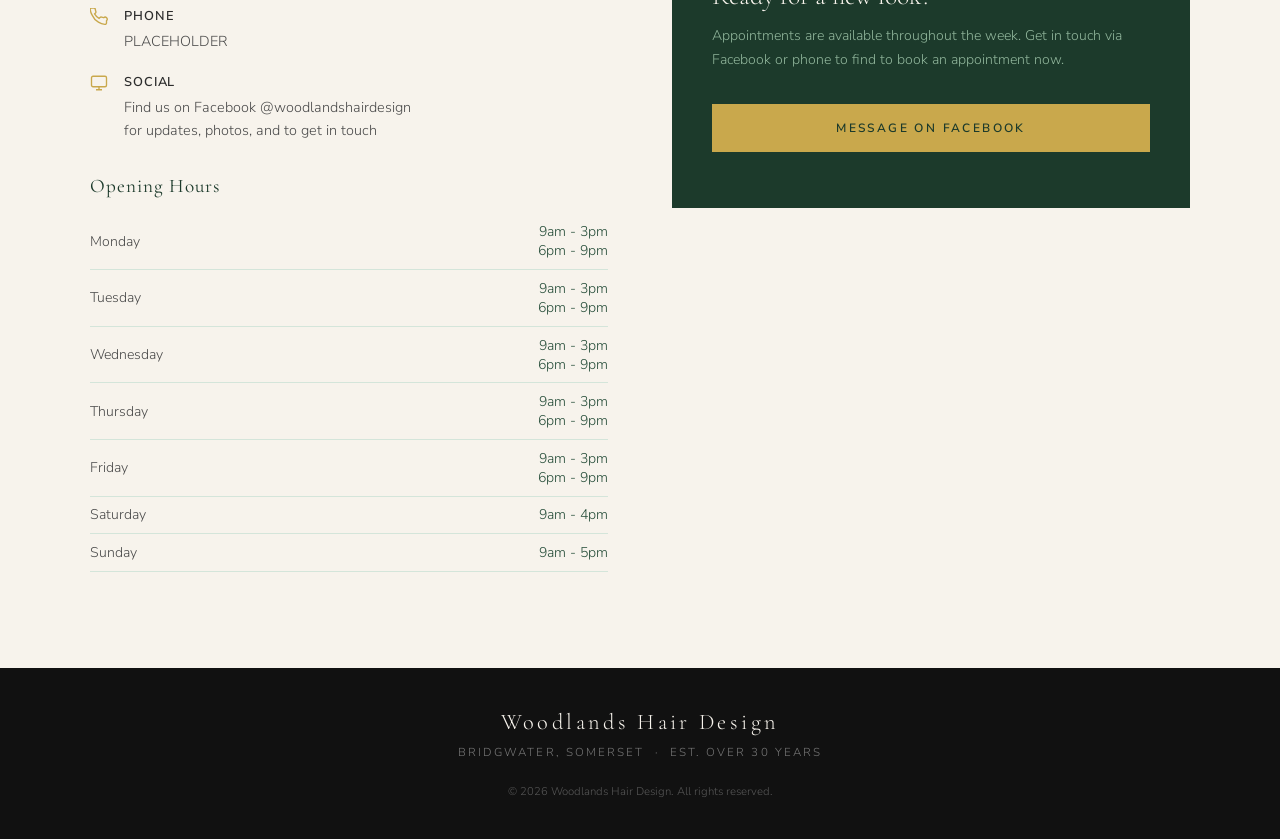
==== commit 2df81c16: "Add gallery page and some minor css edits" ====
--- a/index.html
+++ b/index.html
@@ -16,11 +16,13 @@
 
     <!-- NAV -->
     <nav id="navbar">
-        <a class="nav-logo" href="#">Woodlands Hair Design</a>
+        <a class="nav-logo" href="/">Woodlands Hair Design</a>
         <ul class="nav-links">
-            <li><a href="#about">About</a></li>
-            <li><a href="#services">Services</a></li>
-            <li><a href="#contact">Contact</a></li>
+            <li><a href="/#home">Home</a></li>
+            <li><a href="/#about">About</a></li>
+            <li><a href="/#services">Services</a></li>
+            <li><a href="/pages/gallery.html">Gallery</a></li>
+            <li><a href="/#contact">Contact</a></li>
         </ul>
     </nav>
 
@@ -196,6 +198,20 @@
         </p>
     </div>
 
+    <!-- GALLERY PROMO -->
+    <section id="gallery-promo" class="gallery-promo-section">
+        <div class="container">
+            <p class="section-label">Our Work</p>
+            <h2 class="section-title">See the <em>Results</em></h2>
+            <div class="divider"></div>
+            <p class="gallery-promo-desc">
+                From classic cuts to bold fashion colours, browse the gallery
+                to see the styles and transformations I've created for my clients.
+            </p>
+            <a href="/pages/gallery.html" class="hero-cta" style="margin-top: 2rem; display: inline-block;">View Gallery</a>
+        </div>
+    </section>
+
     <!-- CONTACT -->
     <section id="contact">
         <div class="container">
@@ -237,6 +253,7 @@
                         <div class="contact-item-text">
                             <strong>Social</strong>
                             Find us on Facebook @woodlandshairdesign
+                            <br>
                             for updates, photos, and to get in touch
                         </div>
                     </div>
@@ -324,7 +341,11 @@
     <footer>
         <p class="footer-logo">Woodlands Hair Design</p>
         <p class="footer-tagline">Bridgwater, Somerset &nbsp;·&nbsp; Est. over 30 years</p>
-        <p class="footer-copy">&copy; 2026 Woodlands Hair Design. All rights reserved.</p>
+        <p class="footer-copy">
+            &copy; 
+            <span id="year"></span>
+            Woodlands Hair Design. All rights reserved.
+        </p>
     </footer>
 
     <script src="js/script.js"></script>
--- a/css/styles.css
+++ b/css/styles.css
@@ -456,7 +456,7 @@
 
 .booking-panel {
     background: var(--forest);
-    padding: 3rem 2.5rem;
+    padding: 2.5rem 2.5rem;
     color: var(--ivory);
 }
 
@@ -557,4 +557,169 @@
     .scroll-line {
         animation: none;
     }
+}
+
+
+
+
+
+/* GALLERY */
+/* ── PAGE HERO ── */
+.gallery-hero {
+    background: var(--forest);
+    padding: 7rem 2rem 4rem;
+    text-align: center;
+}
+
+.gallery-hero .eyebrow {
+    font-size: 0.72rem;
+    letter-spacing: 0.3em;
+    text-transform: uppercase;
+    color: var(--gold);
+    margin-bottom: 1rem;
+}
+
+.gallery-hero h1 {
+    font-family: 'Cormorant Garamond', serif;
+    font-weight: 300;
+    font-size: clamp(2.5rem, 6vw, 4.5rem);
+    color: var(--ivory);
+    line-height: 1.1;
+    margin-bottom: 1rem;
+}
+
+.gallery-hero h1 em {
+    font-style: italic;
+    color: var(--sage);
+}
+
+.gallery-hero p {
+    color: var(--sage);
+    font-size: 0.9rem;
+    letter-spacing: 0.08em;
+    max-width: 480px;
+    margin: 0 auto;
+}
+
+.gold-divider {
+    width: 48px;
+    height: 1px;
+    background: var(--gold);
+    margin: 1.4rem auto;
+}
+
+/* ── GALLERY GRID ── */
+.gallery-section {
+    padding: 5rem 1.5rem;
+}
+
+/* Card overrides */
+.gallery-card {
+    border: none;
+    border-radius: 0;
+    background: #fff;
+    overflow: hidden;
+    transition: transform 0.3s, box-shadow 0.3s;
+}
+
+.gallery-card:hover {
+    transform: translateY(-4px);
+    box-shadow: 0 12px 32px rgba(28, 58, 43, 0.15);
+}
+
+.gallery-card .card-img-top {
+    border-radius: 0;
+    aspect-ratio: 4 / 5;
+    object-fit: cover;
+    background: var(--light-sage);
+    /* Placeholder colour shown until real images are added */
+}
+
+/* Image placeholder (shown when no real src) */
+.img-placeholder {
+    aspect-ratio: 4 / 5;
+    background: var(--light-sage);
+    display: flex;
+    flex-direction: column;
+    align-items: center;
+    justify-content: center;
+    gap: 0.6rem;
+    color: var(--sage);
+}
+
+.img-placeholder svg {
+    opacity: 0.5;
+}
+
+.img-placeholder span {
+    font-size: 0.7rem;
+    letter-spacing: 0.12em;
+    text-transform: uppercase;
+    opacity: 0.6;
+}
+
+.gallery-card .card-body {
+    padding: 1.2rem 1.4rem 1.4rem;
+    border-top: 2px solid var(--gold);
+}
+
+.gallery-card .card-title {
+    font-family: 'Cormorant Garamond', serif;
+    font-size: 1.15rem;
+    font-weight: 400;
+    color: var(--forest);
+    margin-bottom: 0.3rem;
+}
+
+.gallery-card .card-text {
+    font-size: 0.82rem;
+    color: #6a6a6a;
+    line-height: 1.6;
+    margin: 0;
+}
+
+.card-tag {
+    display: inline-block;
+    font-size: 0.65rem;
+    letter-spacing: 0.14em;
+    text-transform: uppercase;
+    color: var(--gold);
+    margin-bottom: 0.4rem;
+}
+
+/* ── CTA STRIP ── */
+.gallery-cta-strip {
+    background: var(--forest);
+    padding: 4rem 2rem;
+    text-align: center;
+}
+
+.gallery-cta-strip p {
+    font-family: 'Cormorant Garamond', serif;
+    font-size: clamp(1.2rem, 3vw, 1.8rem);
+    font-weight: 300;
+    font-style: italic;
+    color: var(--light-sage);
+    margin-bottom: 2rem;
+    max-width: 600px;
+    margin-left: auto;
+    margin-right: auto;
+}
+
+.btn-gallery-cta {
+    display: inline-block;
+    padding: 0.9rem 2.8rem;
+    border: 1px solid var(--gold);
+    color: var(--gold);
+    font-size: 0.75rem;
+    letter-spacing: 0.2em;
+    text-transform: uppercase;
+    text-decoration: none;
+    transition: background 0.3s, color 0.3s;
+    border-radius: 0;
+}
+
+.btn-gallery-cta:hover {
+    background: var(--gold);
+    color: var(--forest);
 }
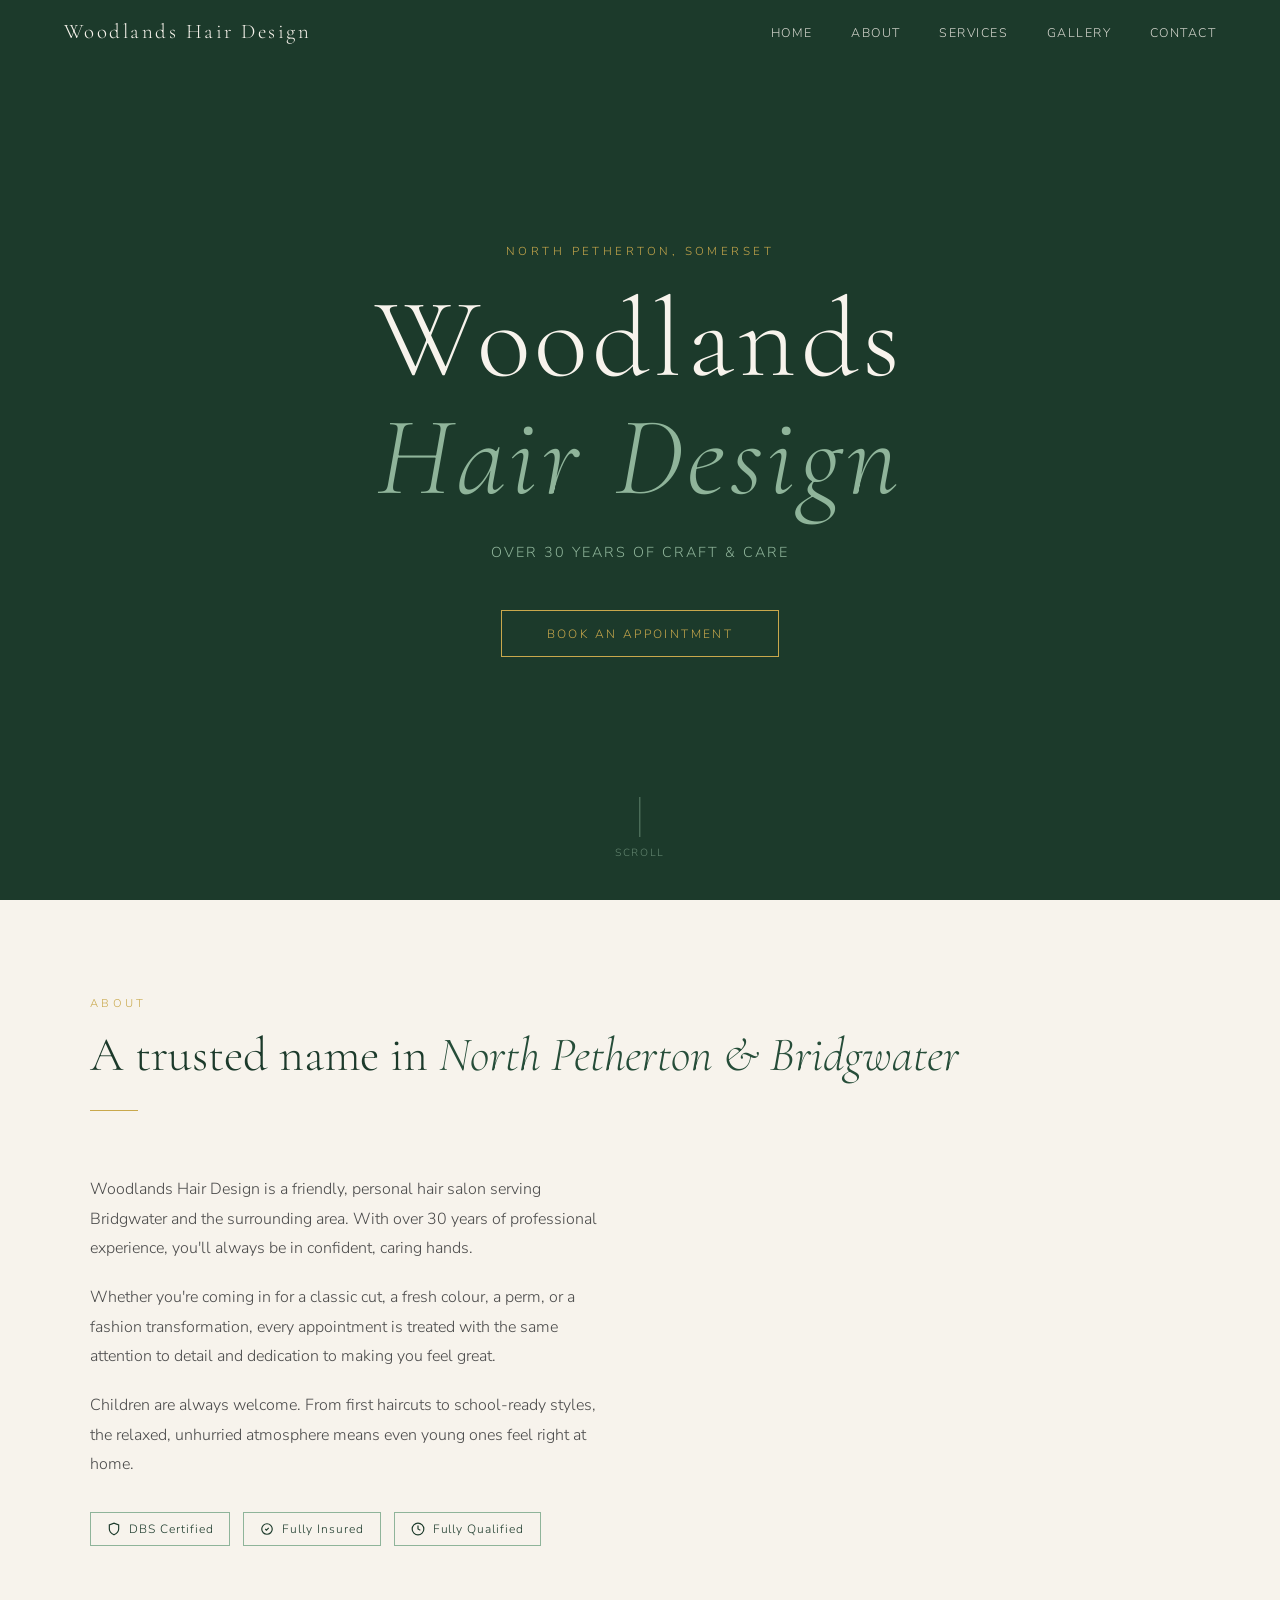
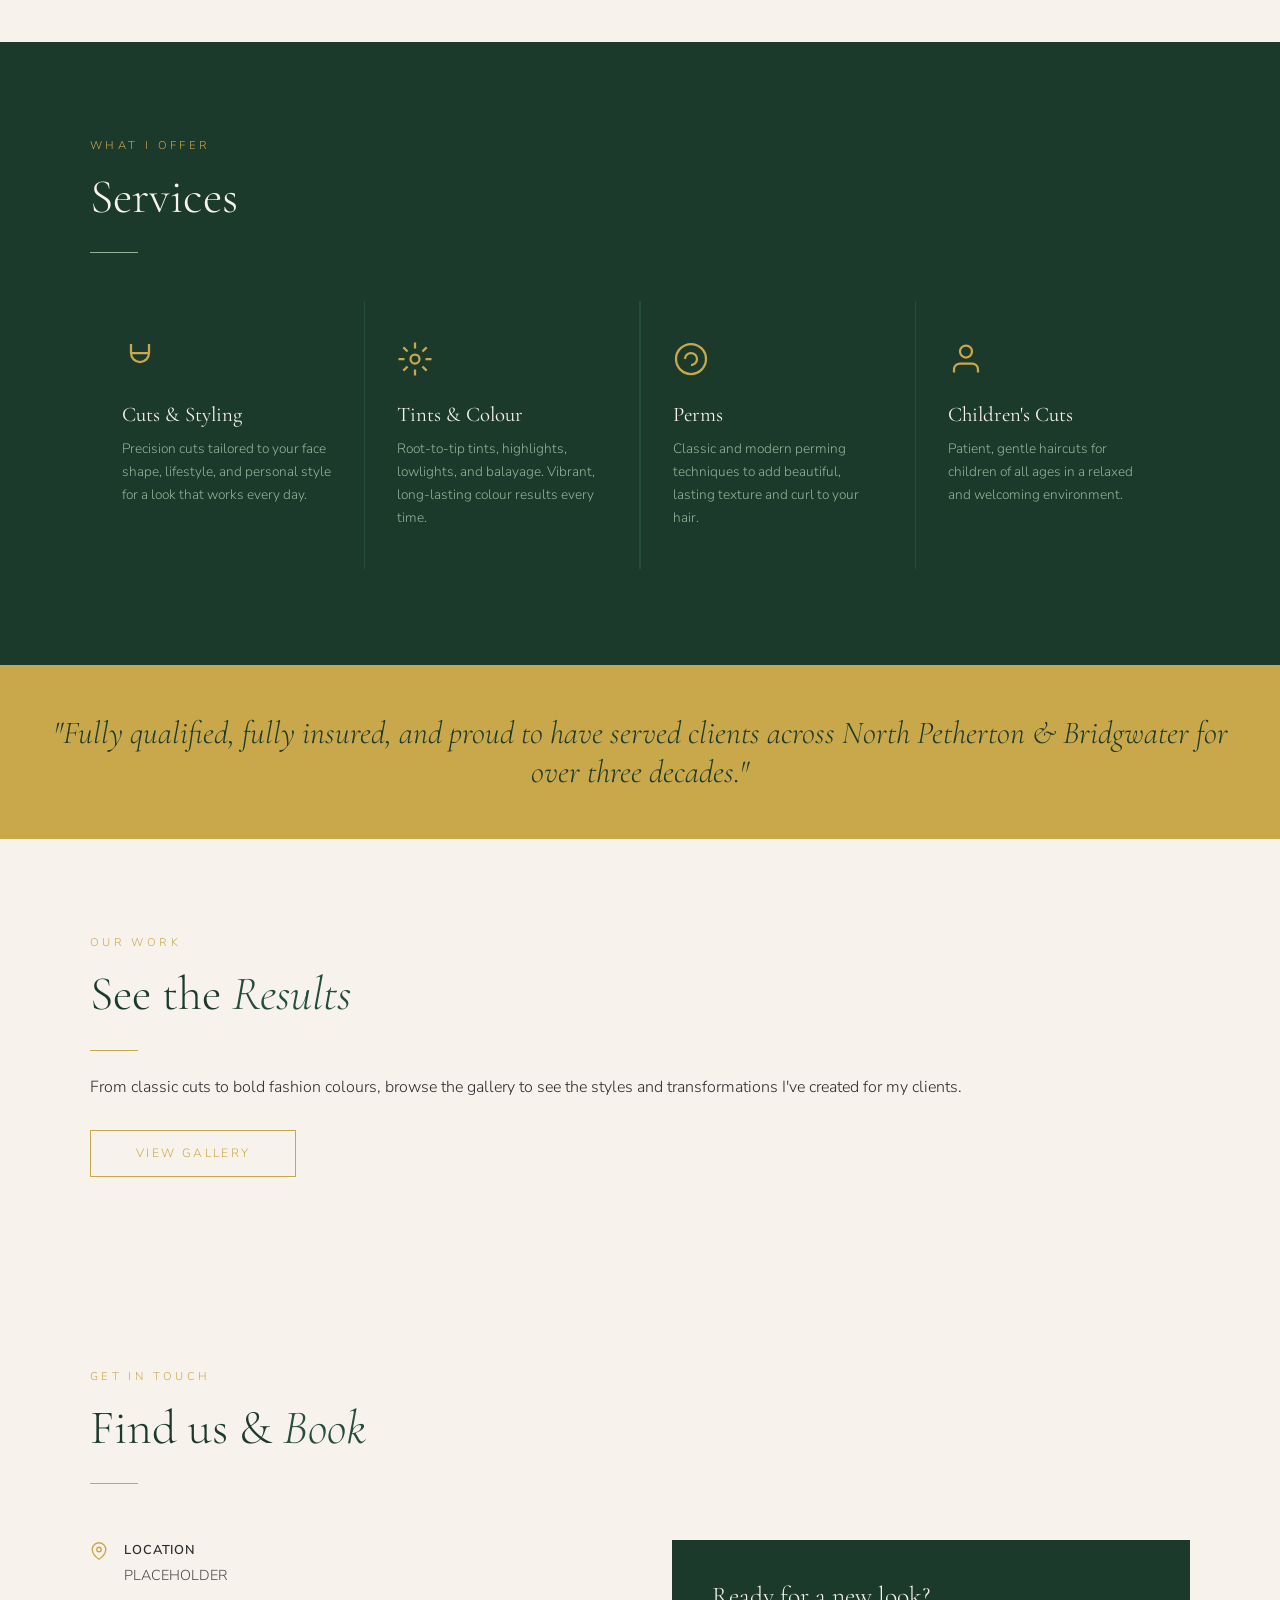
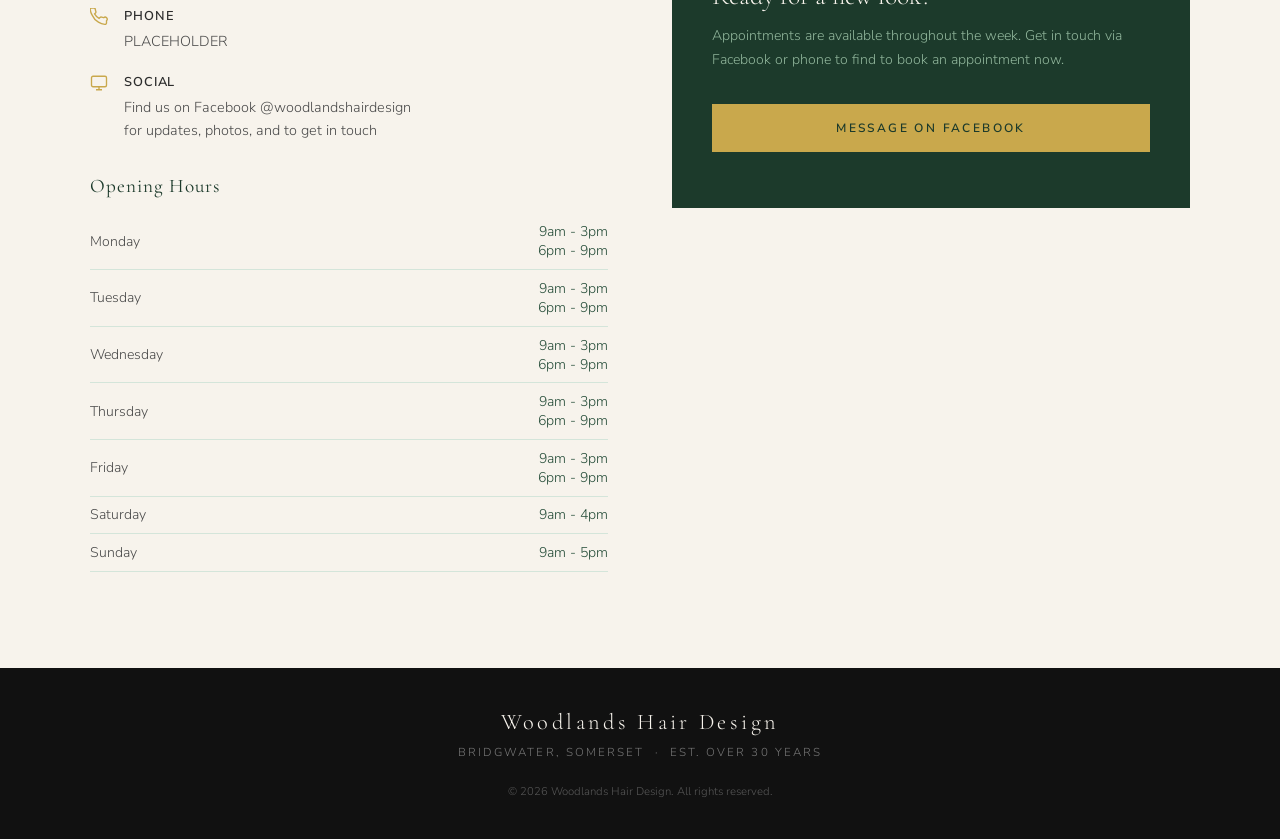
==== commit 799fce9c: "Remove about-visual" ====
--- a/index.html
+++ b/index.html
@@ -109,23 +109,6 @@
                         </div>
                     </div>
                 </div>
-                <div class="about-visual">
-                    <div class="about-card">
-                        <p class="about-card-quote">
-                            "From your very first cut
-                            to your latest colour,
-                            <br>
-                            I love helping people look
-                            and feel their best."
-                        </p>
-
-                        <div class="about-card-stat">
-                            <span class="stat-num">30+</span>
-                            <span class="stat-label">Years of experience</span>
-                        </div>
-                    </div>
-                    <div class="accent-block"></div>
-                </div>
             </div>
         </div>
     </section>
--- a/css/styles.css
+++ b/css/styles.css
@@ -663,7 +663,7 @@
     border-top: 2px solid var(--gold);
 }
 
-.gallery-card .card-title {
+.gallery-card {
     font-family: 'Cormorant Garamond', serif;
     font-size: 1.15rem;
     font-weight: 400;
@@ -672,18 +672,15 @@
 }
 
 .gallery-card .card-text {
-    font-size: 0.82rem;
-    color: #6a6a6a;
+    font-size: 1rem;
     line-height: 1.6;
     margin: 0;
 }
 
 .card-tag {
     display: inline-block;
-    font-size: 0.65rem;
-    letter-spacing: 0.14em;
-    text-transform: uppercase;
-    color: var(--gold);
+    font-size: 1rem;
+    font-style: italic;
     margin-bottom: 0.4rem;
 }
 
